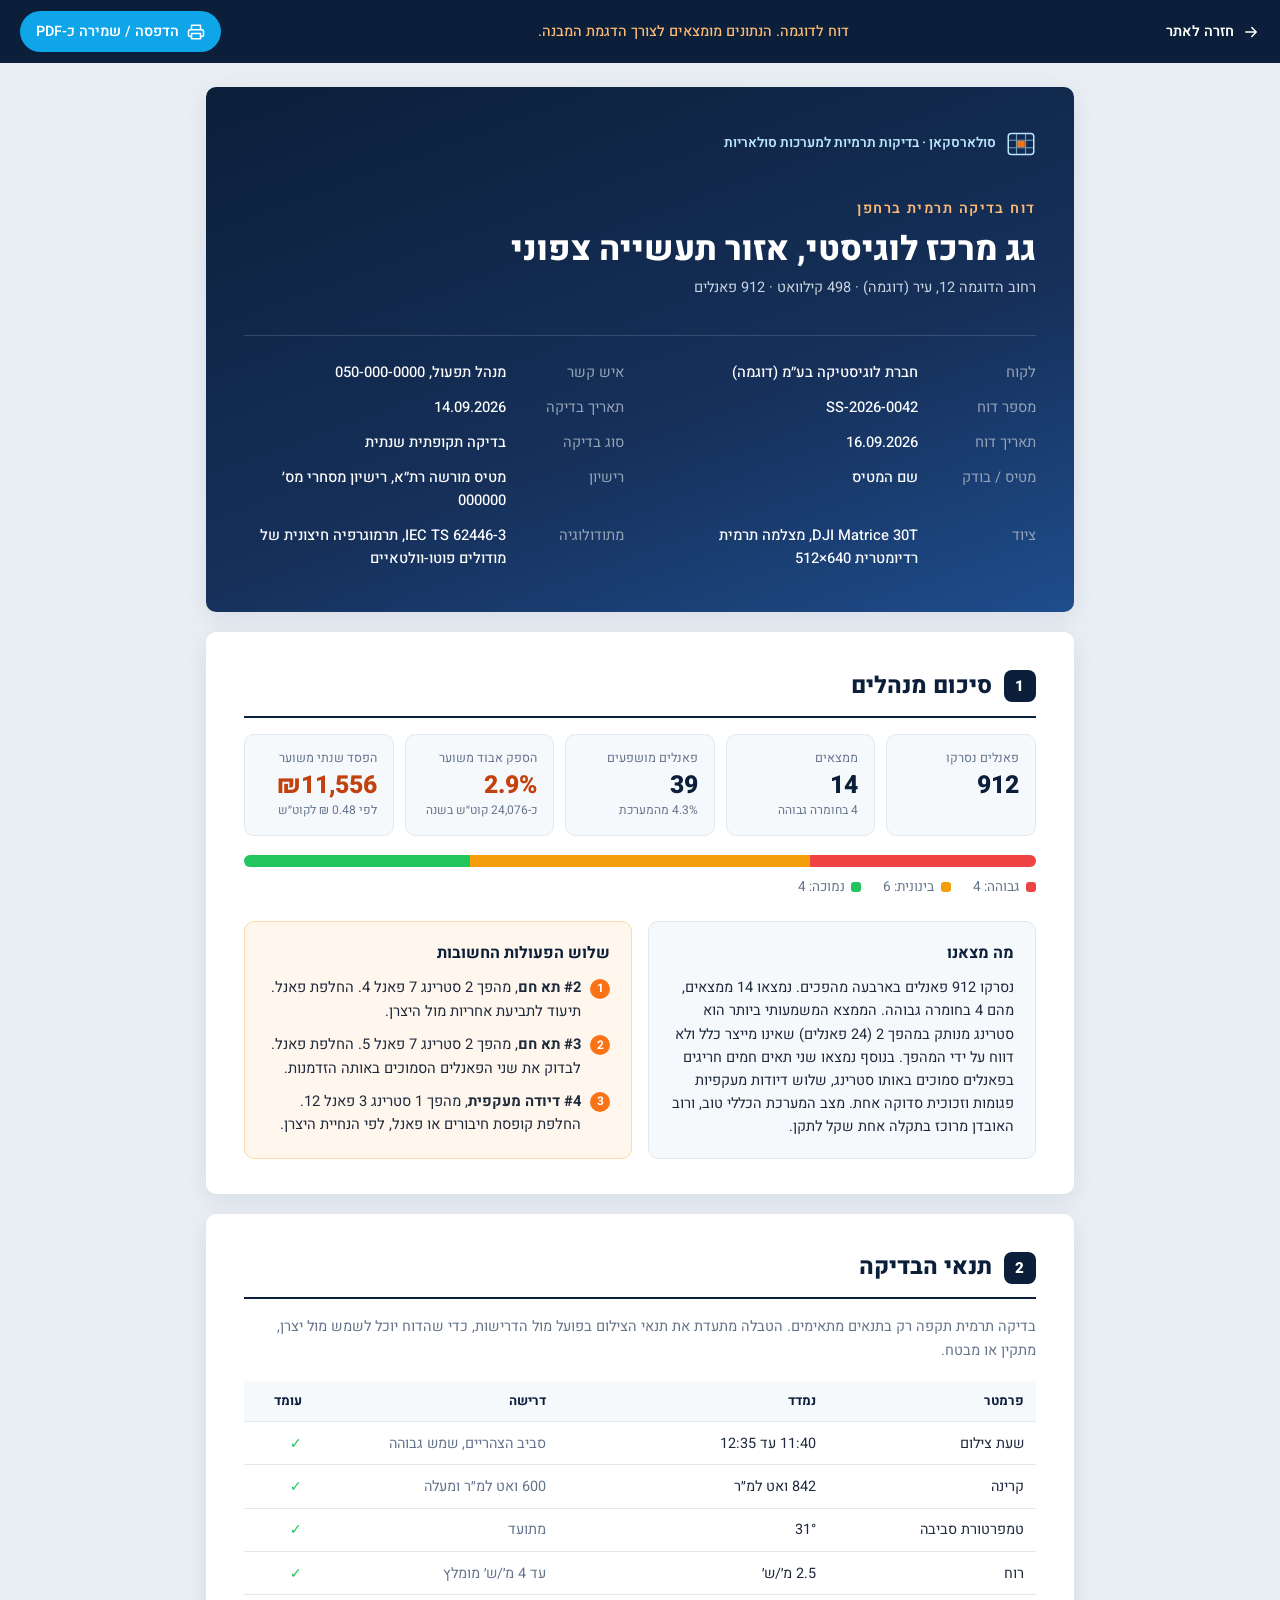
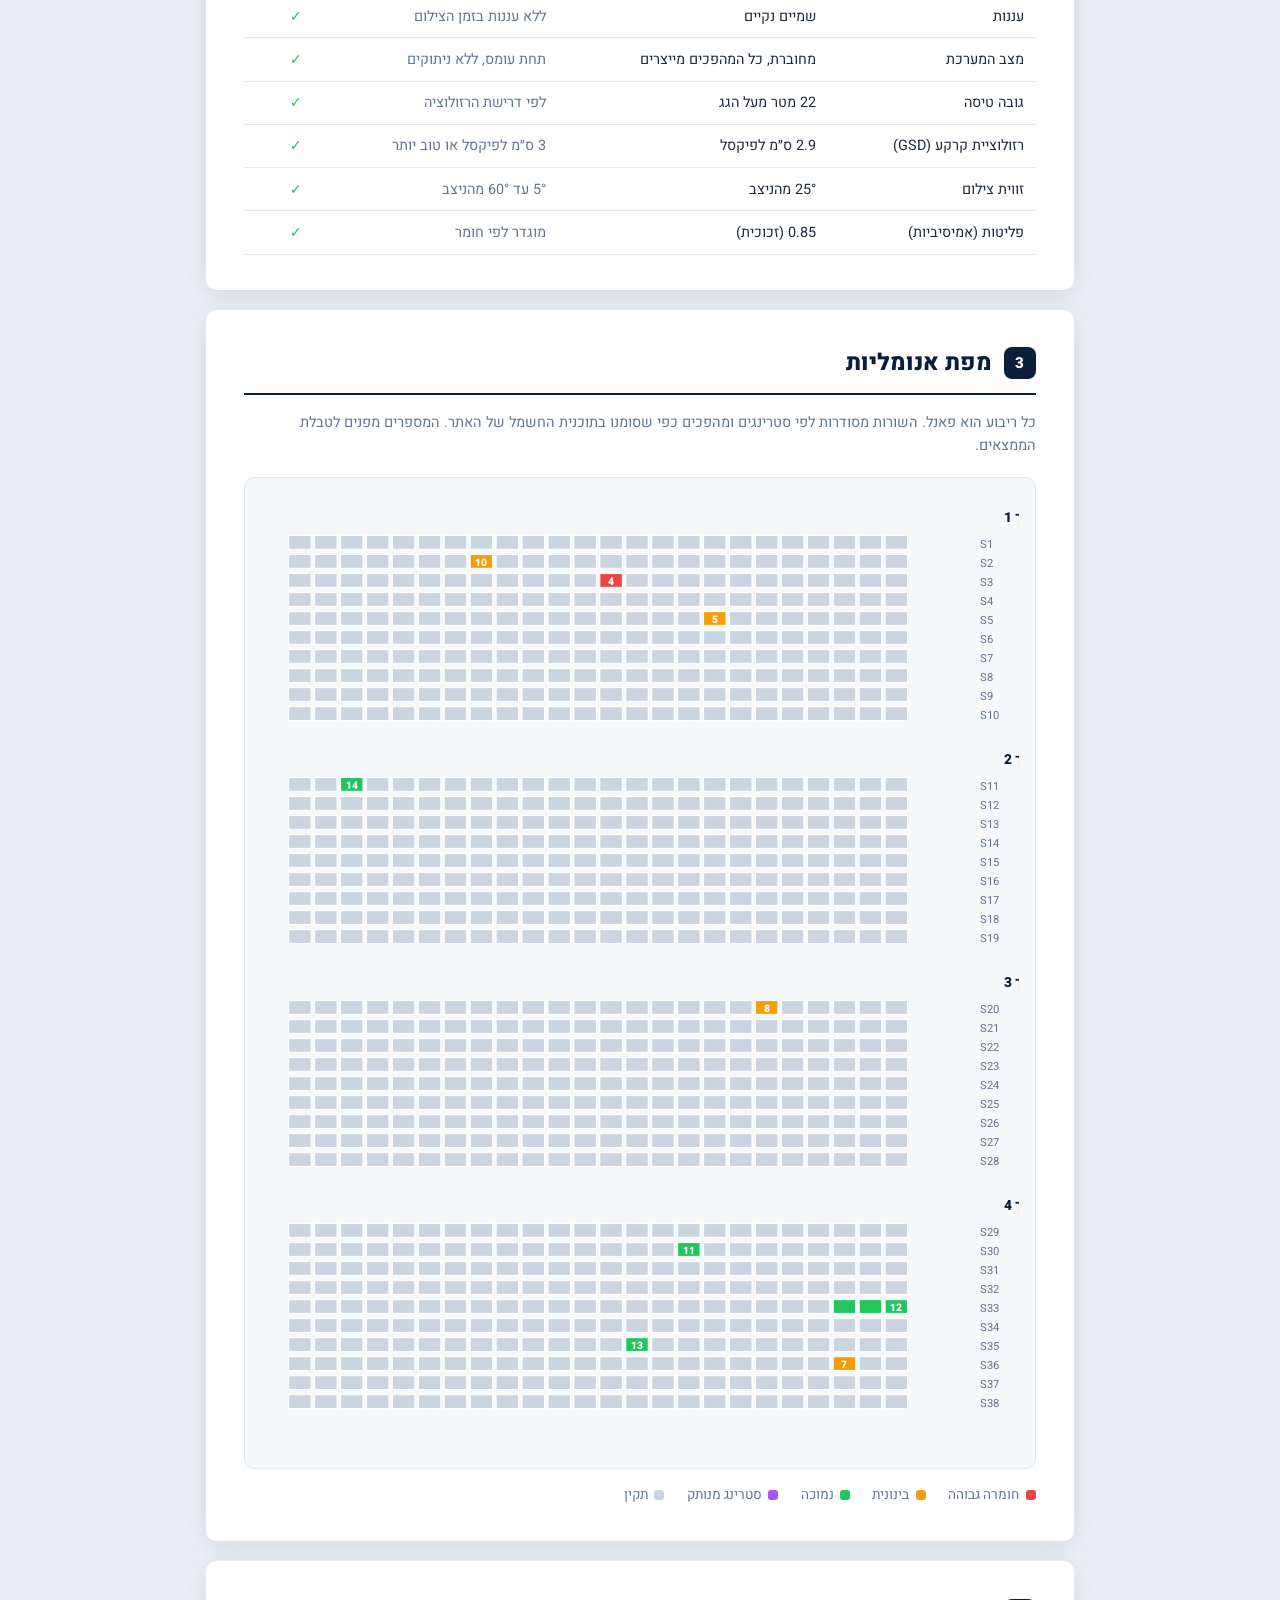
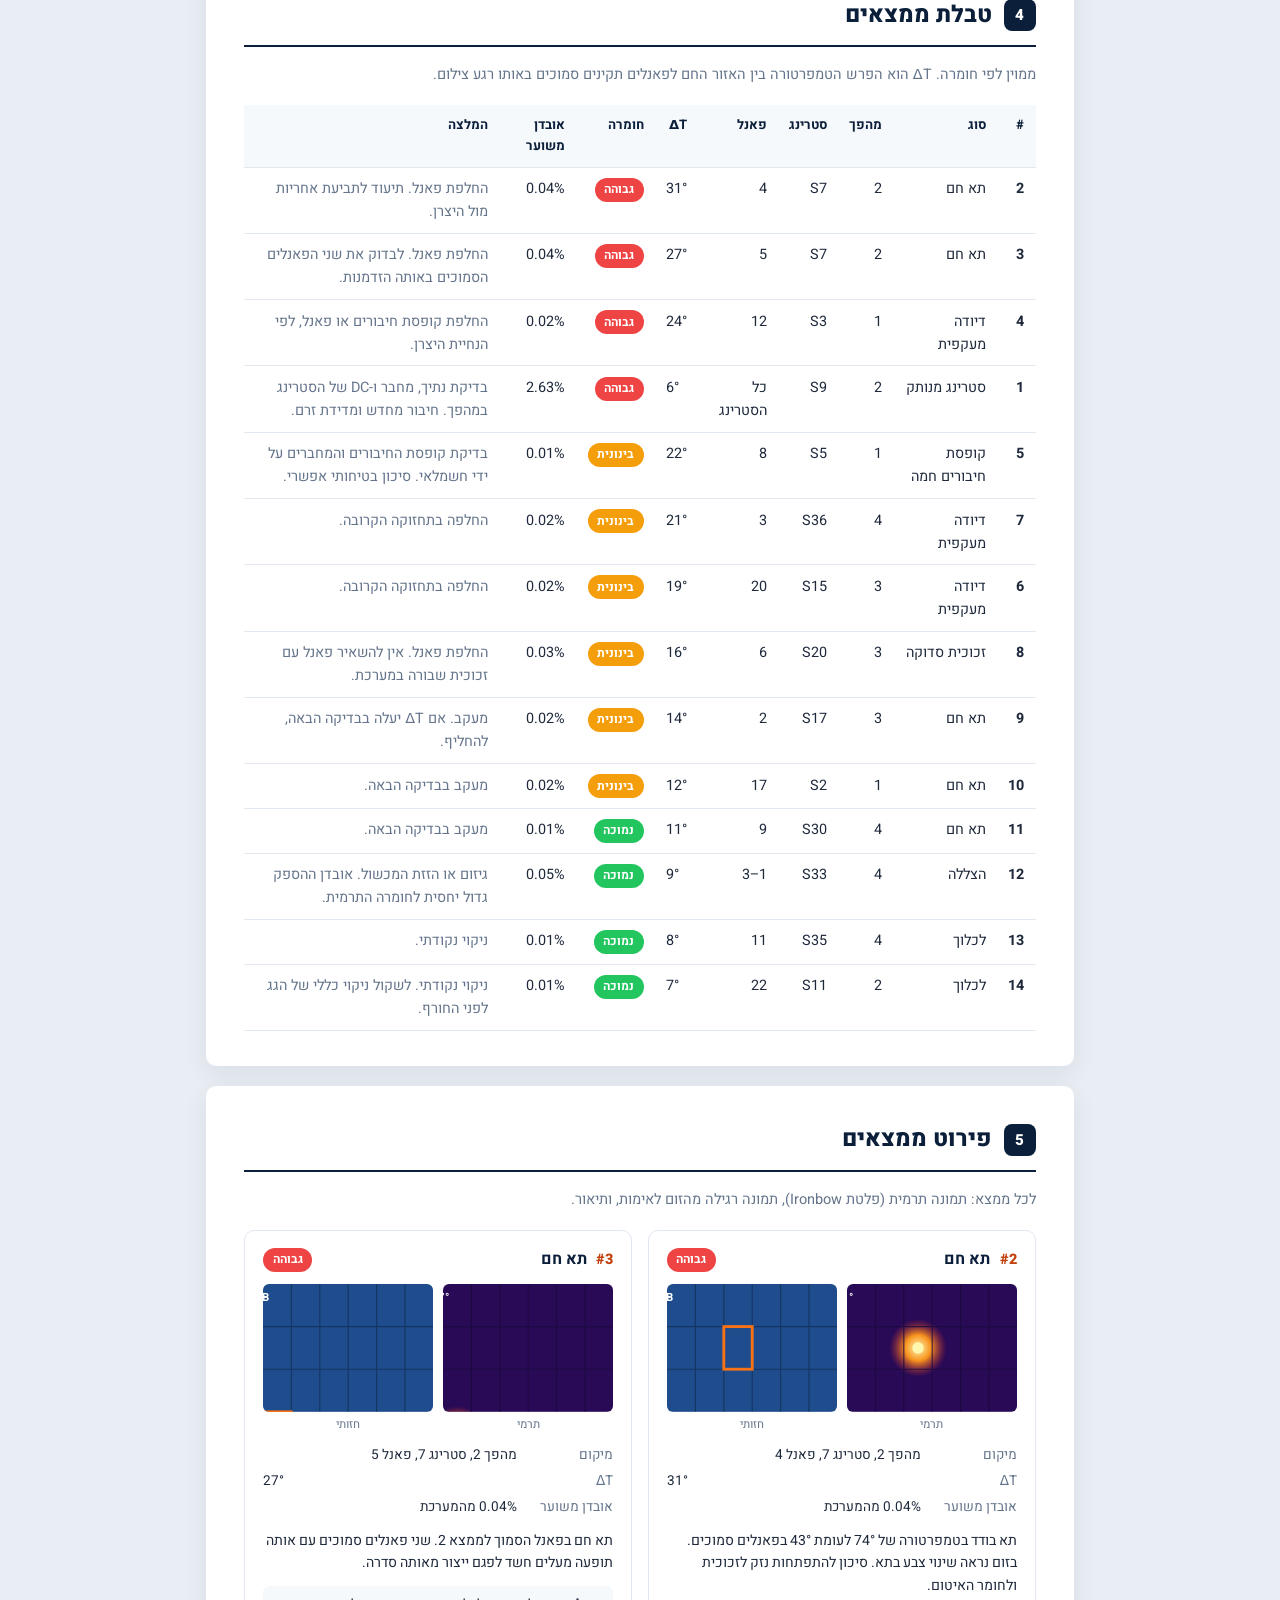
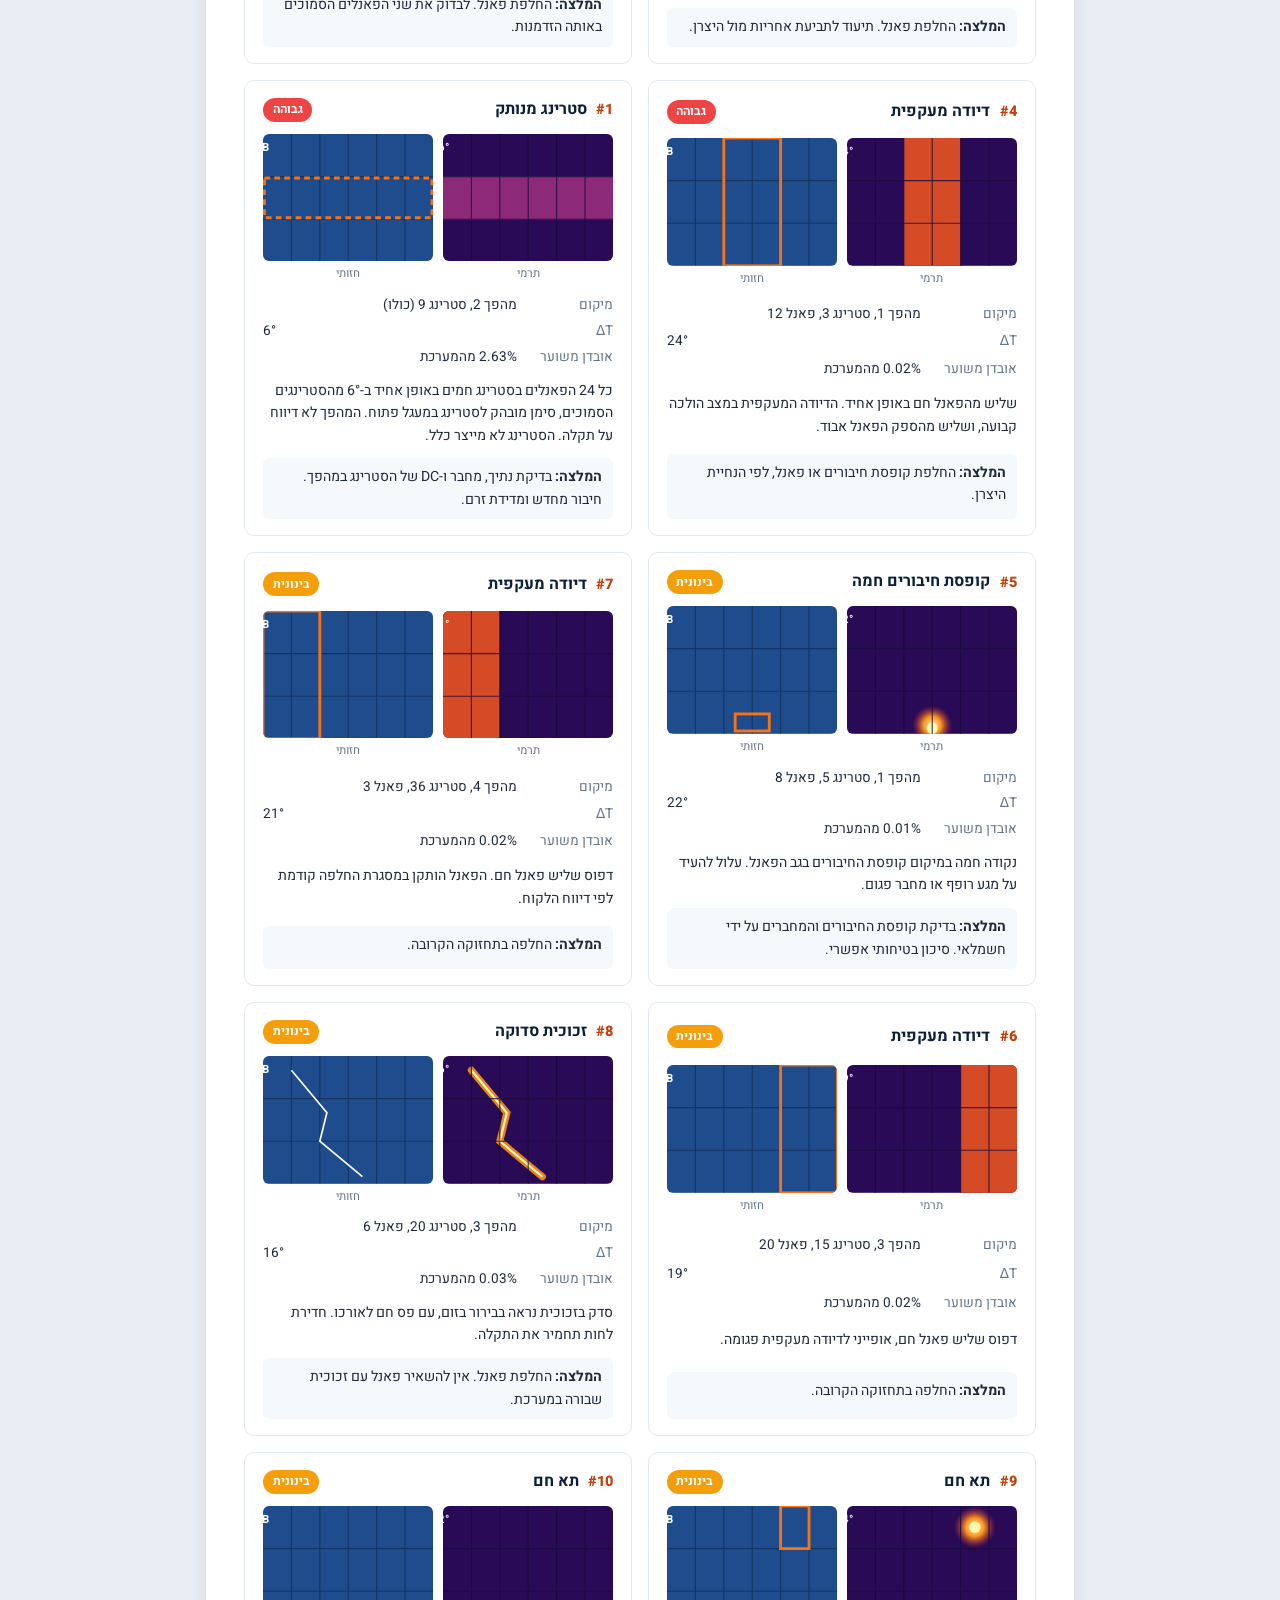
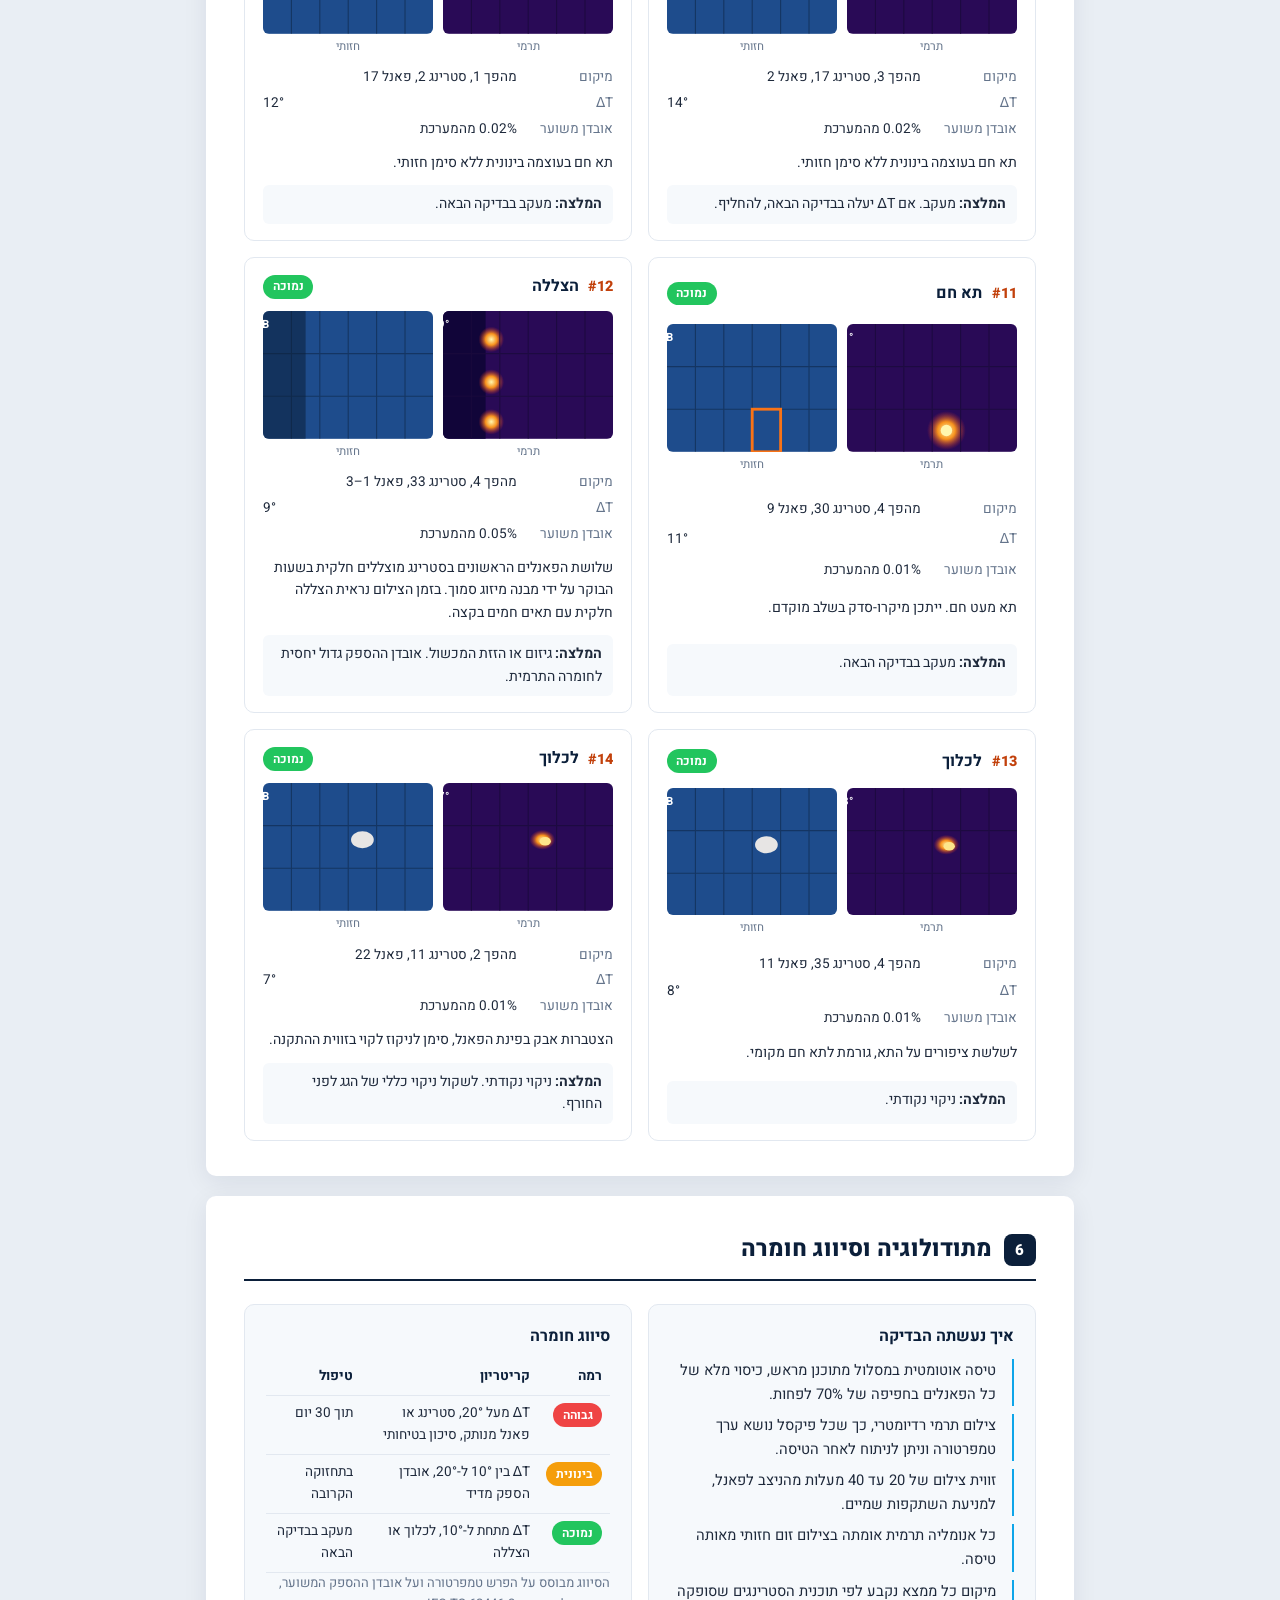
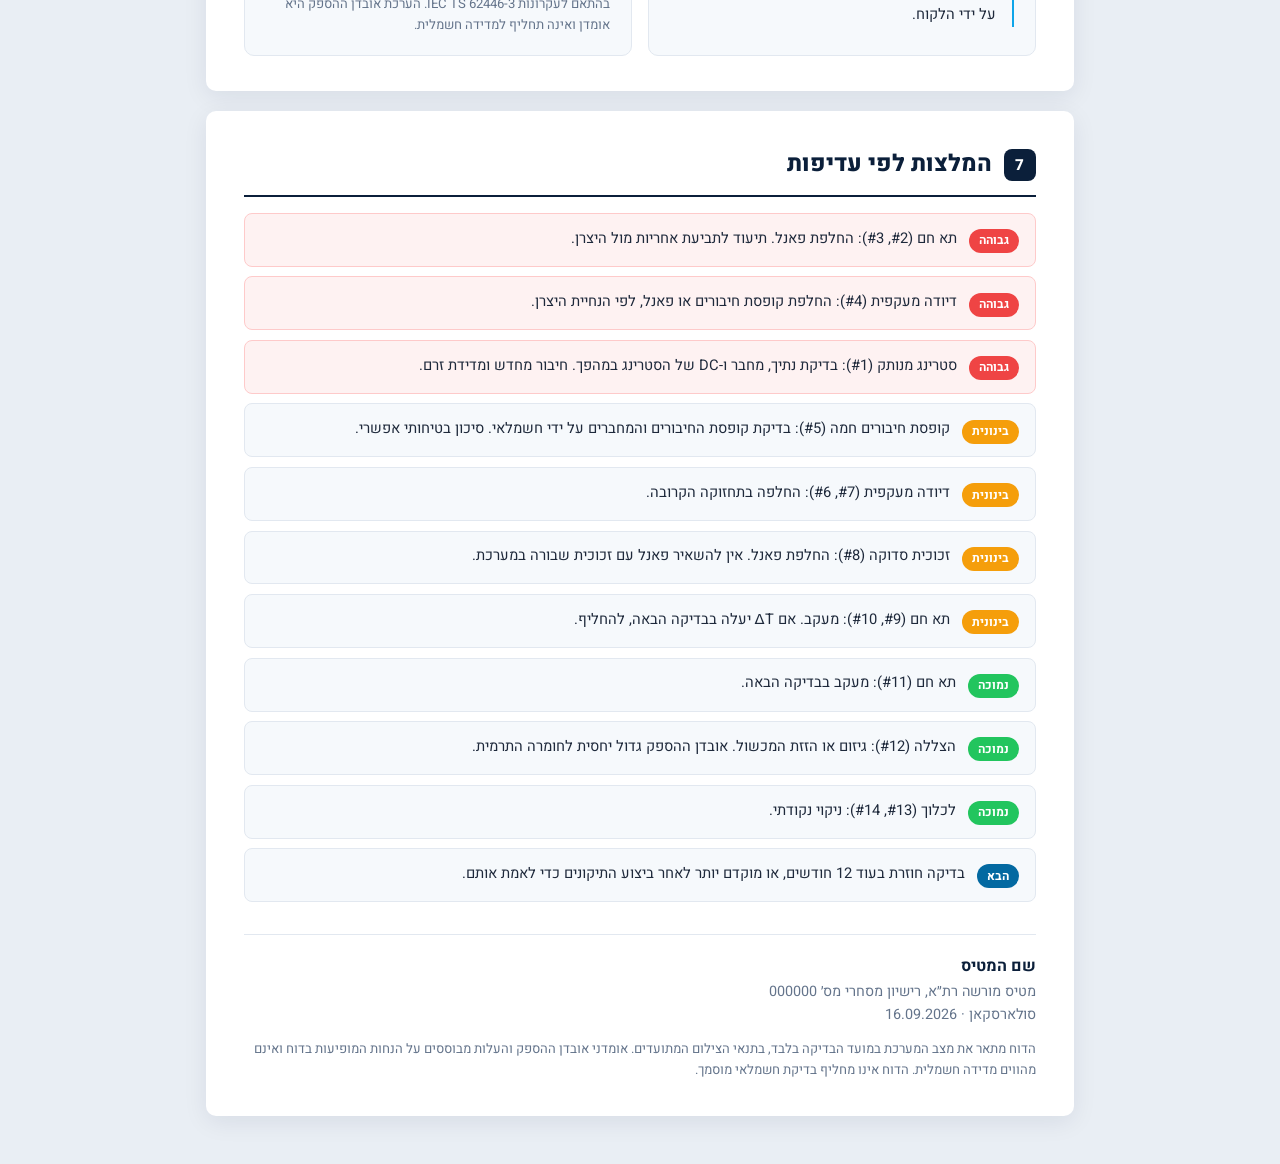
==== report.html @ 9de1fbae "Refocus site on solar thermal inspection, add sample report Rewrite the landing page around drone th" ====
<!DOCTYPE html>
<html lang="he" dir="rtl">
<head>
  <meta charset="UTF-8">
  <meta name="viewport" content="width=device-width, initial-scale=1.0">
  <title>דוח בדיקה תרמית לדוגמה | סולארסקאן</title>
  <meta name="description" content="דוח בדיקה תרמית לדוגמה של מערכת סולארית: סיכום מנהלים, מפת אנומליות, טבלת ממצאים לפי פאנל והמלצות.">
  <meta name="robots" content="noindex">
  <link rel="preconnect" href="https://fonts.googleapis.com">
  <link rel="preconnect" href="https://fonts.gstatic.com" crossorigin>
  <link href="https://fonts.googleapis.com/css2?family=Heebo:wght@300;400;500;600;700;800&display=swap" rel="stylesheet">
  <link rel="icon" href="data:image/svg+xml,%3Csvg xmlns='http://www.w3.org/2000/svg' viewBox='0 0 64 64'%3E%3Crect width='64' height='64' rx='14' fill='%230B1F3A'/%3E%3Crect x='12' y='14' width='40' height='36' rx='4' fill='%231E5A8E'/%3E%3Crect x='30' y='30' width='9' height='9' fill='%23F97316'/%3E%3C/svg%3E">
  <link rel="stylesheet" href="css/report.css">
</head>
<body>

  <div class="toolbar">
    <a href="index.html" class="toolbar__back">
      <svg viewBox="0 0 24 24" fill="none" stroke="currentColor" stroke-width="2" stroke-linecap="round" stroke-linejoin="round" aria-hidden="true"><path d="M5 12h14M13 6l6 6-6 6"/></svg>
      חזרה לאתר
    </a>
    <span class="toolbar__note">דוח לדוגמה. הנתונים מומצאים לצורך הדגמת המבנה.</span>
    <button type="button" class="toolbar__print" onclick="window.print()">
      <svg viewBox="0 0 24 24" fill="none" stroke="currentColor" stroke-width="2" stroke-linecap="round" stroke-linejoin="round" aria-hidden="true"><path d="M6 9V3h12v6M6 18H4a2 2 0 0 1-2-2v-5a2 2 0 0 1 2-2h16a2 2 0 0 1 2 2v5a2 2 0 0 1-2 2h-2"/><rect x="6" y="14" width="12" height="7"/></svg>
      הדפסה / שמירה כ-PDF
    </button>
  </div>

  <main class="doc" id="doc">

    <!-- ===== Cover ===== -->
    <header class="cover page">
      <div class="cover__brand">
        <span class="cover__mark" aria-hidden="true">
          <svg viewBox="0 0 40 40" fill="none"><rect x="3" y="6" width="34" height="28" rx="4" stroke="currentColor" stroke-width="2"/><path d="M3 15h34M3 25h34M14 6v28M26 6v28" stroke="currentColor" stroke-width="1.5" opacity=".6"/><rect x="15" y="16" width="10" height="8" fill="#F97316"/></svg>
        </span>
        <span>סולארסקאן · בדיקות תרמיות למערכות סולאריות</span>
      </div>
      <p class="cover__kicker">דוח בדיקה תרמית ברחפן</p>
      <h1 class="cover__title" data-field="site.name"></h1>
      <p class="cover__sub"><span data-field="site.address"></span> · <span data-field="site.kwp"></span> קילוואט · <span data-field="site.modules"></span> פאנלים</p>

      <dl class="meta">
        <div><dt>לקוח</dt><dd data-field="client.name"></dd></div>
        <div><dt>איש קשר</dt><dd data-field="client.contact"></dd></div>
        <div><dt>מספר דוח</dt><dd data-field="report.id"></dd></div>
        <div><dt>תאריך בדיקה</dt><dd data-field="report.inspectionDate"></dd></div>
        <div><dt>תאריך דוח</dt><dd data-field="report.reportDate"></dd></div>
        <div><dt>סוג בדיקה</dt><dd data-field="report.type"></dd></div>
        <div><dt>מטיס / בודק</dt><dd data-field="report.inspector"></dd></div>
        <div><dt>רישיון</dt><dd data-field="report.license"></dd></div>
        <div><dt>ציוד</dt><dd data-field="report.equipment"></dd></div>
        <div><dt>מתודולוגיה</dt><dd data-field="report.standard"></dd></div>
      </dl>
    </header>

    <!-- ===== Executive summary ===== -->
    <section class="page">
      <h2 class="h2"><span class="num">1</span>סיכום מנהלים</h2>

      <div class="kpis" id="kpis"></div>

      <div class="severity-bar" id="severityBar"></div>

      <div class="summary-grid">
        <div class="box">
          <h3>מה מצאנו</h3>
          <p data-field="summary.text"></p>
        </div>
        <div class="box box--accent">
          <h3>שלוש הפעולות החשובות</h3>
          <ol class="top-actions" id="topActions"></ol>
        </div>
      </div>
    </section>

    <!-- ===== Conditions ===== -->
    <section class="page">
      <h2 class="h2"><span class="num">2</span>תנאי הבדיקה</h2>
      <p class="lead">בדיקה תרמית תקפה רק בתנאים מתאימים. הטבלה מתעדת את תנאי הצילום בפועל מול הדרישות, כדי שהדוח יוכל לשמש מול יצרן, מתקין או מבטח.</p>
      <table class="table table--conditions" id="conditionsTable">
        <thead><tr><th>פרמטר</th><th>נמדד</th><th>דרישה</th><th>עומד</th></tr></thead>
        <tbody></tbody>
      </table>
    </section>

    <!-- ===== Map ===== -->
    <section class="page">
      <h2 class="h2"><span class="num">3</span>מפת אנומליות</h2>
      <p class="lead">כל ריבוע הוא פאנל. השורות מסודרות לפי סטרינגים ומהפכים כפי שסומנו בתוכנית החשמל של האתר. המספרים מפנים לטבלת הממצאים.</p>
      <div class="map-wrap">
        <svg id="map" class="map" xmlns="http://www.w3.org/2000/svg"></svg>
      </div>
      <div class="legend">
        <span><i class="dot dot--high"></i>חומרה גבוהה</span>
        <span><i class="dot dot--mid"></i>בינונית</span>
        <span><i class="dot dot--low"></i>נמוכה</span>
        <span><i class="dot dot--string"></i>סטרינג מנותק</span>
        <span><i class="dot dot--ok"></i>תקין</span>
      </div>
    </section>

    <!-- ===== Findings table ===== -->
    <section class="page">
      <h2 class="h2"><span class="num">4</span>טבלת ממצאים</h2>
      <p class="lead">ממוין לפי חומרה. ΔT הוא הפרש הטמפרטורה בין האזור החם לפאנלים תקינים סמוכים באותו רגע צילום.</p>
      <div class="table-scroll">
        <table class="table table--findings" id="findingsTable">
          <thead>
            <tr><th>#</th><th>סוג</th><th>מהפך</th><th>סטרינג</th><th>פאנל</th><th>ΔT</th><th>חומרה</th><th>אובדן משוער</th><th>המלצה</th></tr>
          </thead>
          <tbody></tbody>
        </table>
      </div>
    </section>

    <!-- ===== Detailed findings ===== -->
    <section class="page">
      <h2 class="h2"><span class="num">5</span>פירוט ממצאים</h2>
      <p class="lead">לכל ממצא: תמונה תרמית (פלטת Ironbow), תמונה רגילה מהזום לאימות, ותיאור.</p>
      <div class="findings" id="findings"></div>
    </section>

    <!-- ===== Method & classification ===== -->
    <section class="page">
      <h2 class="h2"><span class="num">6</span>מתודולוגיה וסיווג חומרה</h2>
      <div class="summary-grid">
        <div class="box">
          <h3>איך נעשתה הבדיקה</h3>
          <ul class="bullets">
            <li>טיסה אוטומטית במסלול מתוכנן מראש, כיסוי מלא של כל הפאנלים בחפיפה של 70% לפחות.</li>
            <li>צילום תרמי רדיומטרי, כך שכל פיקסל נושא ערך טמפרטורה וניתן לניתוח לאחר הטיסה.</li>
            <li>זווית צילום של 20 עד 40 מעלות מהניצב לפאנל, למניעת השתקפות שמיים.</li>
            <li>כל אנומליה תרמית אומתה בצילום זום חזותי מאותה טיסה.</li>
            <li>מיקום כל ממצא נקבע לפי תוכנית הסטרינגים שסופקה על ידי הלקוח.</li>
          </ul>
        </div>
        <div class="box">
          <h3>סיווג חומרה</h3>
          <table class="table table--compact">
            <thead><tr><th>רמה</th><th>קריטריון</th><th>טיפול</th></tr></thead>
            <tbody>
              <tr><td><span class="sev sev--high">גבוהה</span></td><td>ΔT מעל 20°, סטרינג או פאנל מנותק, סיכון בטיחותי</td><td>תוך 30 יום</td></tr>
              <tr><td><span class="sev sev--mid">בינונית</span></td><td>ΔT בין 10° ל-20°, אובדן הספק מדיד</td><td>בתחזוקה הקרובה</td></tr>
              <tr><td><span class="sev sev--low">נמוכה</span></td><td>ΔT מתחת ל-10°, לכלוך או הצללה</td><td>מעקב בבדיקה הבאה</td></tr>
            </tbody>
          </table>
          <p class="small">הסיווג מבוסס על הפרש טמפרטורה ועל אובדן ההספק המשוער, בהתאם לעקרונות IEC TS 62446-3. הערכת אובדן ההספק היא אומדן ואינה תחליף למדידה חשמלית.</p>
        </div>
      </div>
    </section>

    <!-- ===== Recommendations ===== -->
    <section class="page">
      <h2 class="h2"><span class="num">7</span>המלצות לפי עדיפות</h2>
      <ol class="recs" id="recs"></ol>

      <div class="signoff">
        <div>
          <strong data-field="report.inspector"></strong>
          <span data-field="report.license"></span>
          <span>סולארסקאן · <span data-field="report.reportDate"></span></span>
        </div>
        <p class="small">
          הדוח מתאר את מצב המערכת במועד הבדיקה בלבד, בתנאי הצילום המתועדים. אומדני אובדן ההספק והעלות מבוססים על הנחות המופיעות בדוח ואינם מהווים מדידה חשמלית. הדוח אינו מחליף בדיקת חשמלאי מוסמך.
        </p>
      </div>
    </section>
  </main>

  <script src="js/report.js"></script>
</body>
</html>
---- css/report.css ----
/* =========================================================
   דוח בדיקה תרמית — Stylesheet (screen + print)
   ========================================================= */
:root {
  --navy: #0B1F3A; --ink: #1E293B; --muted: #64748B; --line: #E2E8F0; --soft: #F6F9FC;
  --sky: #0EA5E9; --sky-deep: #0369A1; --heat: #F97316; --heat-deep: #C2410C;
  --high: #EF4444; --mid: #F59E0B; --low: #22C55E; --string: #A855F7;
}
* { box-sizing: border-box; }
html { -webkit-text-size-adjust: 100%; }
body { margin: 0; font-family: 'Heebo', system-ui, -apple-system, 'Segoe UI', Arial, sans-serif; font-size: 14.5px; line-height: 1.6; color: var(--ink); background: #E9EEF4; }
h1, h2, h3, p, dl, dd { margin: 0; }
ul, ol { margin: 0; padding: 0; list-style: none; }
a { color: inherit; text-decoration: none; }
svg { display: block; max-width: 100%; }

/* ---------- Toolbar ---------- */
.toolbar {
  position: sticky; top: 0; z-index: 10; display: flex; align-items: center; justify-content: space-between; gap: 1rem;
  padding: .7rem 1.25rem; background: var(--navy); color: #CBD5E1; font-size: .9rem;
}
.toolbar__back, .toolbar__print { display: inline-flex; align-items: center; gap: .5rem; font: inherit; font-weight: 600; color: #fff; cursor: pointer; }
.toolbar__back svg, .toolbar__print svg { width: 18px; height: 18px; }
.toolbar__print { background: var(--sky); border: 0; padding: .55rem 1rem; border-radius: 999px; }
.toolbar__print:hover { background: var(--sky-deep); }
.toolbar__note { color: #FDBA74; font-weight: 500; }

/* ---------- Pages ---------- */
.doc { max-width: 900px; margin: 0 auto; padding: 1.5rem 1rem 3rem; display: grid; grid-template-columns: minmax(0, 1fr); gap: 1.25rem; }
.page { min-width: 0; background: #fff; border-radius: 10px; padding: 2.2rem 2.4rem; box-shadow: 0 6px 24px rgba(11, 31, 58, .08); }

.h2 { display: flex; align-items: center; gap: .75rem; font-size: 1.45rem; color: var(--navy); font-weight: 800; margin-bottom: 1rem; padding-bottom: .7rem; border-bottom: 2px solid var(--navy); }
.num { width: 32px; height: 32px; border-radius: 8px; display: grid; place-items: center; background: var(--navy); color: #fff; font-size: .95rem; }
.lead { color: var(--muted); margin-bottom: 1.2rem; }
.small { font-size: .82rem; color: var(--muted); }
.muted { color: var(--muted); }

/* ---------- Cover ---------- */
.cover { background: linear-gradient(160deg, #0B1F3A 0%, #16305A 60%, #1E4D8C 100%); color: #fff; padding: 2.6rem 2.4rem; }
.cover__brand { display: flex; align-items: center; gap: .6rem; font-size: .85rem; color: #BAE6FD; font-weight: 600; margin-bottom: 2.4rem; }
.cover__mark { width: 30px; height: 30px; color: #BAE6FD; }
.cover__kicker { font-size: .9rem; letter-spacing: .1em; color: #FDBA74; font-weight: 600; margin-bottom: .6rem; }
.cover__title { font-size: 2.1rem; font-weight: 800; color: #fff; line-height: 1.2; margin-bottom: .4rem; }
.cover__sub { color: #CBD5E1; margin-bottom: 2.2rem; }
.meta { display: grid; grid-template-columns: repeat(2, 1fr); gap: .7rem 2rem; padding-top: 1.6rem; border-top: 1px solid rgba(255, 255, 255, .15); }
.meta div { display: grid; grid-template-columns: 110px 1fr; gap: .5rem; font-size: .92rem; }
.meta dt { color: #94A3B8; }
.meta dd { color: #fff; font-weight: 500; }

/* ---------- KPIs ---------- */
.kpis { display: grid; grid-template-columns: repeat(5, 1fr); gap: .7rem; margin-bottom: 1.2rem; }
.kpi { background: var(--soft); border: 1px solid var(--line); border-radius: 10px; padding: .9rem 1rem; display: flex; flex-direction: column; gap: .15rem; }
.kpi__label { font-size: .78rem; color: var(--muted); }
.kpi__val { font-size: 1.55rem; font-weight: 800; color: var(--navy); line-height: 1.1; direction: ltr; text-align: right; }
.kpi__sub { font-size: .75rem; color: var(--muted); }
.kpi:nth-child(4) .kpi__val, .kpi:nth-child(5) .kpi__val { color: var(--heat-deep); }

.sbar { display: flex; height: 12px; border-radius: 999px; overflow: hidden; background: var(--line); }
.sbar__seg { display: block; height: 100%; }
.sbar__seg--high { background: var(--high); }
.sbar__seg--mid { background: var(--mid); }
.sbar__seg--low { background: var(--low); }
.sbar__legend, .legend { display: flex; flex-wrap: wrap; gap: .5rem 1.4rem; margin-top: .6rem; font-size: .85rem; color: var(--muted); }
.legend { margin-top: 1rem; }
.dot { display: inline-block; width: 10px; height: 10px; border-radius: 3px; margin-inline-end: .4rem; vertical-align: middle; }
.dot--high { background: var(--high); } .dot--mid { background: var(--mid); } .dot--low { background: var(--low); }
.dot--string { background: var(--string); } .dot--ok { background: #CBD5E1; }

.summary-grid { display: grid; grid-template-columns: 1fr 1fr; gap: 1rem; margin-top: 1.4rem; }
.box { background: var(--soft); border: 1px solid var(--line); border-radius: 10px; padding: 1.2rem 1.3rem; }
.box--accent { background: #FFF7ED; border-color: #FED7AA; }
.box h3 { font-size: 1rem; color: var(--navy); margin-bottom: .6rem; }
.top-actions { display: grid; gap: .6rem; counter-reset: a; font-size: .92rem; }
.top-actions li { position: relative; padding-inline-start: 1.8rem; counter-increment: a; }
.top-actions li::before { content: counter(a); position: absolute; inset-inline-start: 0; top: .15rem; width: 20px; height: 20px; border-radius: 50%; background: var(--heat); color: #fff; font-size: .75rem; font-weight: 700; display: grid; place-items: center; }
.bullets { display: grid; gap: .5rem; font-size: .92rem; }
.bullets li { padding-inline-start: 1rem; border-inline-start: 2px solid var(--sky); }

/* ---------- Tables ---------- */
.table { width: 100%; border-collapse: collapse; font-size: .9rem; }
.table th, .table td { padding: .6rem .7rem; text-align: start; border-bottom: 1px solid var(--line); vertical-align: top; }
.table th { background: var(--soft); color: var(--navy); font-weight: 700; font-size: .82rem; }
.table--compact th, .table--compact td { padding: .45rem .5rem; font-size: .85rem; }
.table-scroll { overflow-x: auto; }
.table--findings { min-width: 720px; }
.ok { color: var(--low); font-weight: 800; } .bad { color: var(--high); font-weight: 800; }

.sev { display: inline-block; font-size: .75rem; font-weight: 700; padding: .15rem .6rem; border-radius: 999px; color: #fff; white-space: nowrap; }
.sev--high { background: var(--high); } .sev--mid { background: var(--mid); } .sev--low { background: var(--low); } .sev--ok { background: var(--sky-deep); }

/* ---------- Map ---------- */
.map-wrap { background: var(--soft); border: 1px solid var(--line); border-radius: 10px; padding: 1rem; overflow-x: auto; }
.map { width: 100%; height: auto; min-width: 480px; font-family: inherit; }
.map__mod { fill: #CBD5E1; stroke: #fff; stroke-width: .6; }
.map__mod--high { fill: var(--high); } .map__mod--mid { fill: var(--mid); } .map__mod--low { fill: var(--low); } .map__mod--string { fill: var(--string); }
.map__stringbox { fill: none; stroke: var(--string); stroke-width: 1; stroke-dasharray: 3 2; }
.map__inv { font-size: 8px; font-weight: 800; fill: var(--navy); text-anchor: end; }
.map__str { font-size: 6.5px; fill: var(--muted); text-anchor: end; }
.map__id { font-size: 6px; font-weight: 800; fill: #fff; text-anchor: middle; }
.map__id--string { text-anchor: start; }

/* ---------- Findings ---------- */
.findings { display: grid; grid-template-columns: 1fr 1fr; gap: 1rem; }
.finding { border: 1px solid var(--line); border-radius: 10px; padding: 1rem 1.1rem; display: grid; gap: .7rem; break-inside: avoid; }
.finding__head { display: flex; align-items: center; gap: .6rem; }
.finding__head h3 { font-size: 1rem; color: var(--navy); flex: 1; }
.finding__id { font-weight: 800; color: var(--heat-deep); }
.finding__thumbs { display: grid; grid-template-columns: 1fr 1fr; gap: .6rem; }
.thumb { margin: 0; }
.thumb svg { width: 100%; height: auto; border-radius: 6px; }
.thumb figcaption { font-size: .72rem; color: var(--muted); text-align: center; margin-top: .25rem; }
.thumb__tag { font-size: 8px; fill: #fff; font-weight: 700; font-family: inherit; }
.finding__meta { display: grid; gap: .25rem; font-size: .85rem; }
.finding__meta div { display: grid; grid-template-columns: 90px 1fr; gap: .4rem; }
.finding__meta dt { color: var(--muted); }
.finding__note { font-size: .88rem; }
.finding__rec { font-size: .88rem; background: var(--soft); border-radius: 6px; padding: .5rem .7rem; }

/* ---------- Recommendations ---------- */
.recs { display: grid; gap: .6rem; }
.rec { display: flex; align-items: flex-start; gap: .8rem; padding: .8rem 1rem; border-radius: 8px; background: var(--soft); border: 1px solid var(--line); font-size: .92rem; }
.rec .sev { margin-top: .15rem; }
.rec--high { border-color: #FECACA; background: #FEF2F2; }
.signoff { margin-top: 2rem; padding-top: 1.2rem; border-top: 1px solid var(--line); display: grid; gap: .8rem; }
.signoff > div { display: flex; flex-direction: column; font-size: .9rem; color: var(--muted); }
.signoff strong { color: var(--navy); font-size: 1rem; }

/* ---------- Responsive ---------- */
@media (max-width: 760px) {
  .page { padding: 1.4rem 1.1rem; }
  .cover { padding: 1.8rem 1.2rem; }
  .cover__title { font-size: 1.5rem; }
  .meta { grid-template-columns: 1fr; }
  .kpis { grid-template-columns: repeat(2, 1fr); }
  .summary-grid, .findings { grid-template-columns: 1fr; }
  .toolbar { flex-wrap: wrap; font-size: .82rem; }
  .toolbar__note { order: 3; width: 100%; }
}

/* ---------- Print ---------- */
@media print {
  @page { size: A4; margin: 12mm; }
  body { background: #fff; font-size: 11.5px; }
  .toolbar { display: none; }
  .doc { max-width: none; padding: 0; gap: 0; }
  .page { box-shadow: none; border-radius: 0; padding: 0 0 8mm; break-after: page; }
  .page:last-child { break-after: auto; }
  .cover { -webkit-print-color-adjust: exact; print-color-adjust: exact; padding: 14mm; border-radius: 6px; }
  * { -webkit-print-color-adjust: exact; print-color-adjust: exact; }
  .kpis { grid-template-columns: repeat(5, 1fr); }
  .findings { grid-template-columns: 1fr 1fr; }
  .table--findings { min-width: 0; }
  .map { min-width: 0; }
}
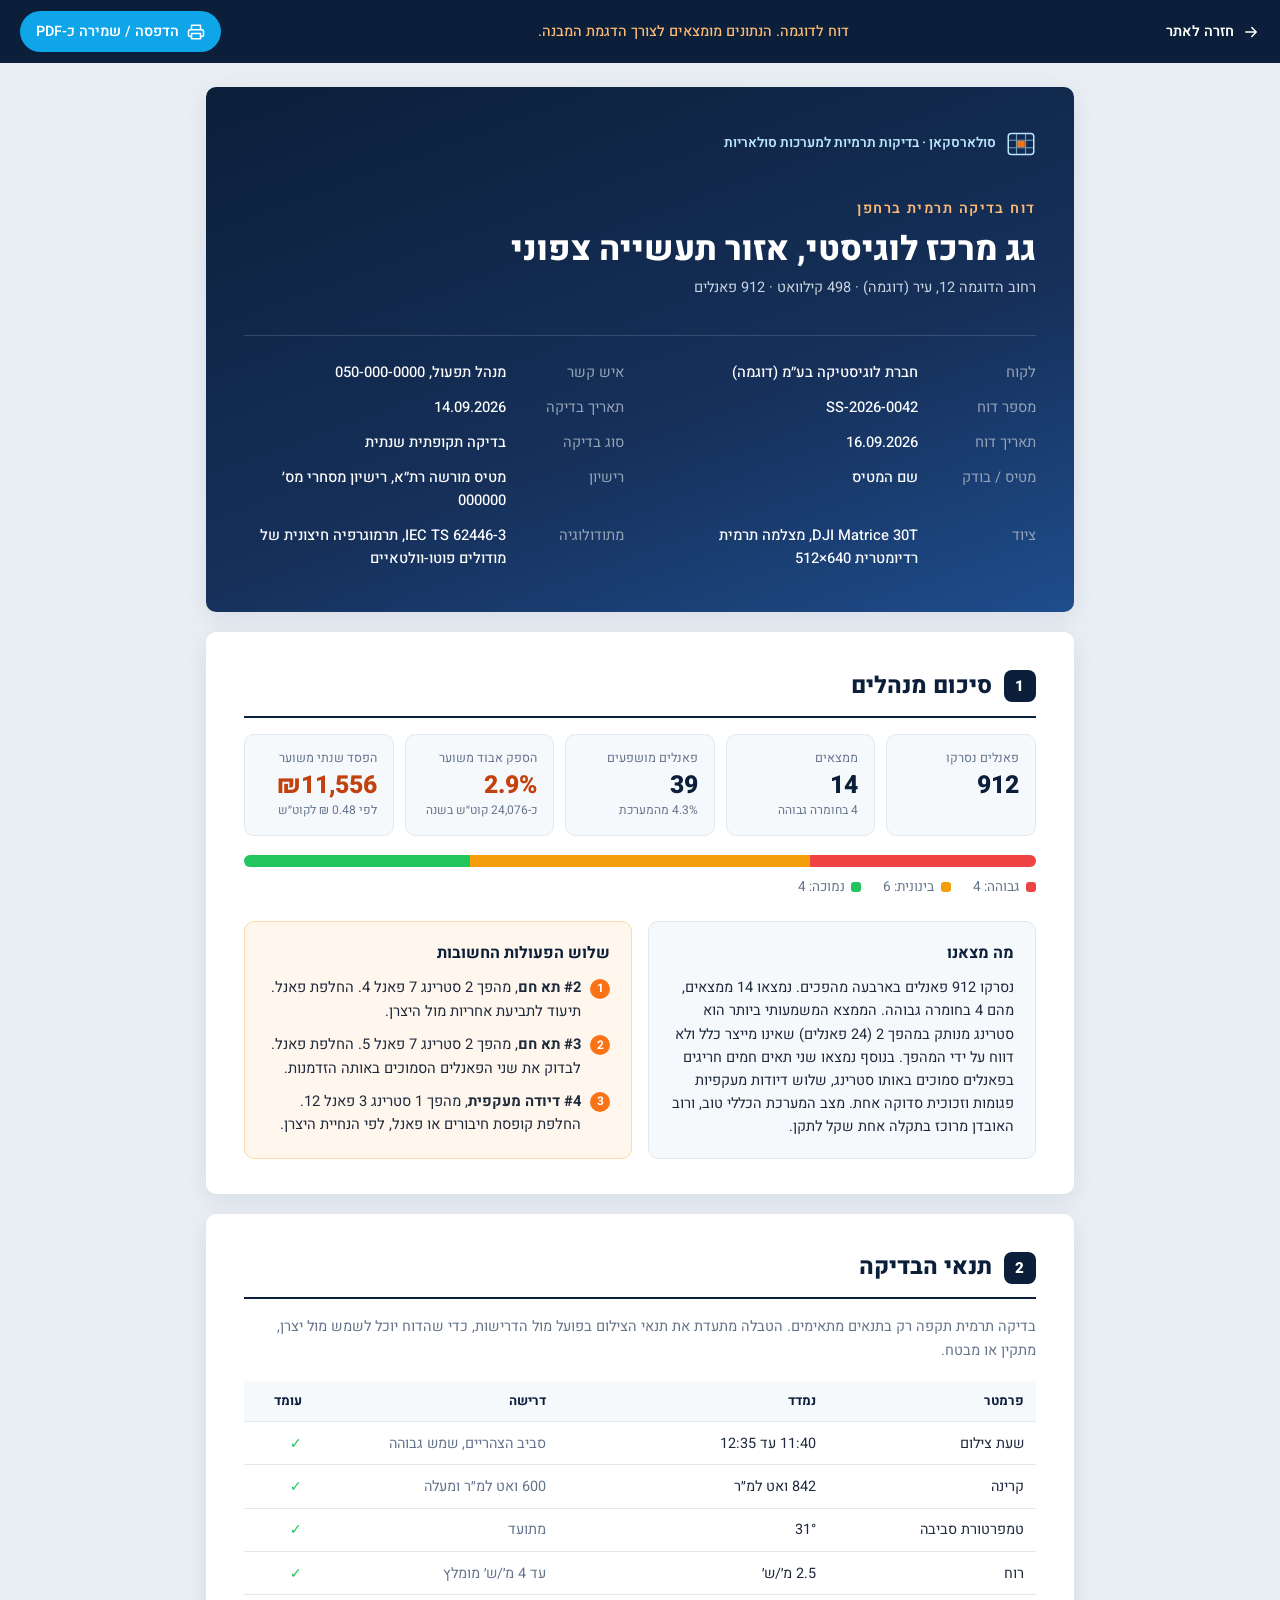
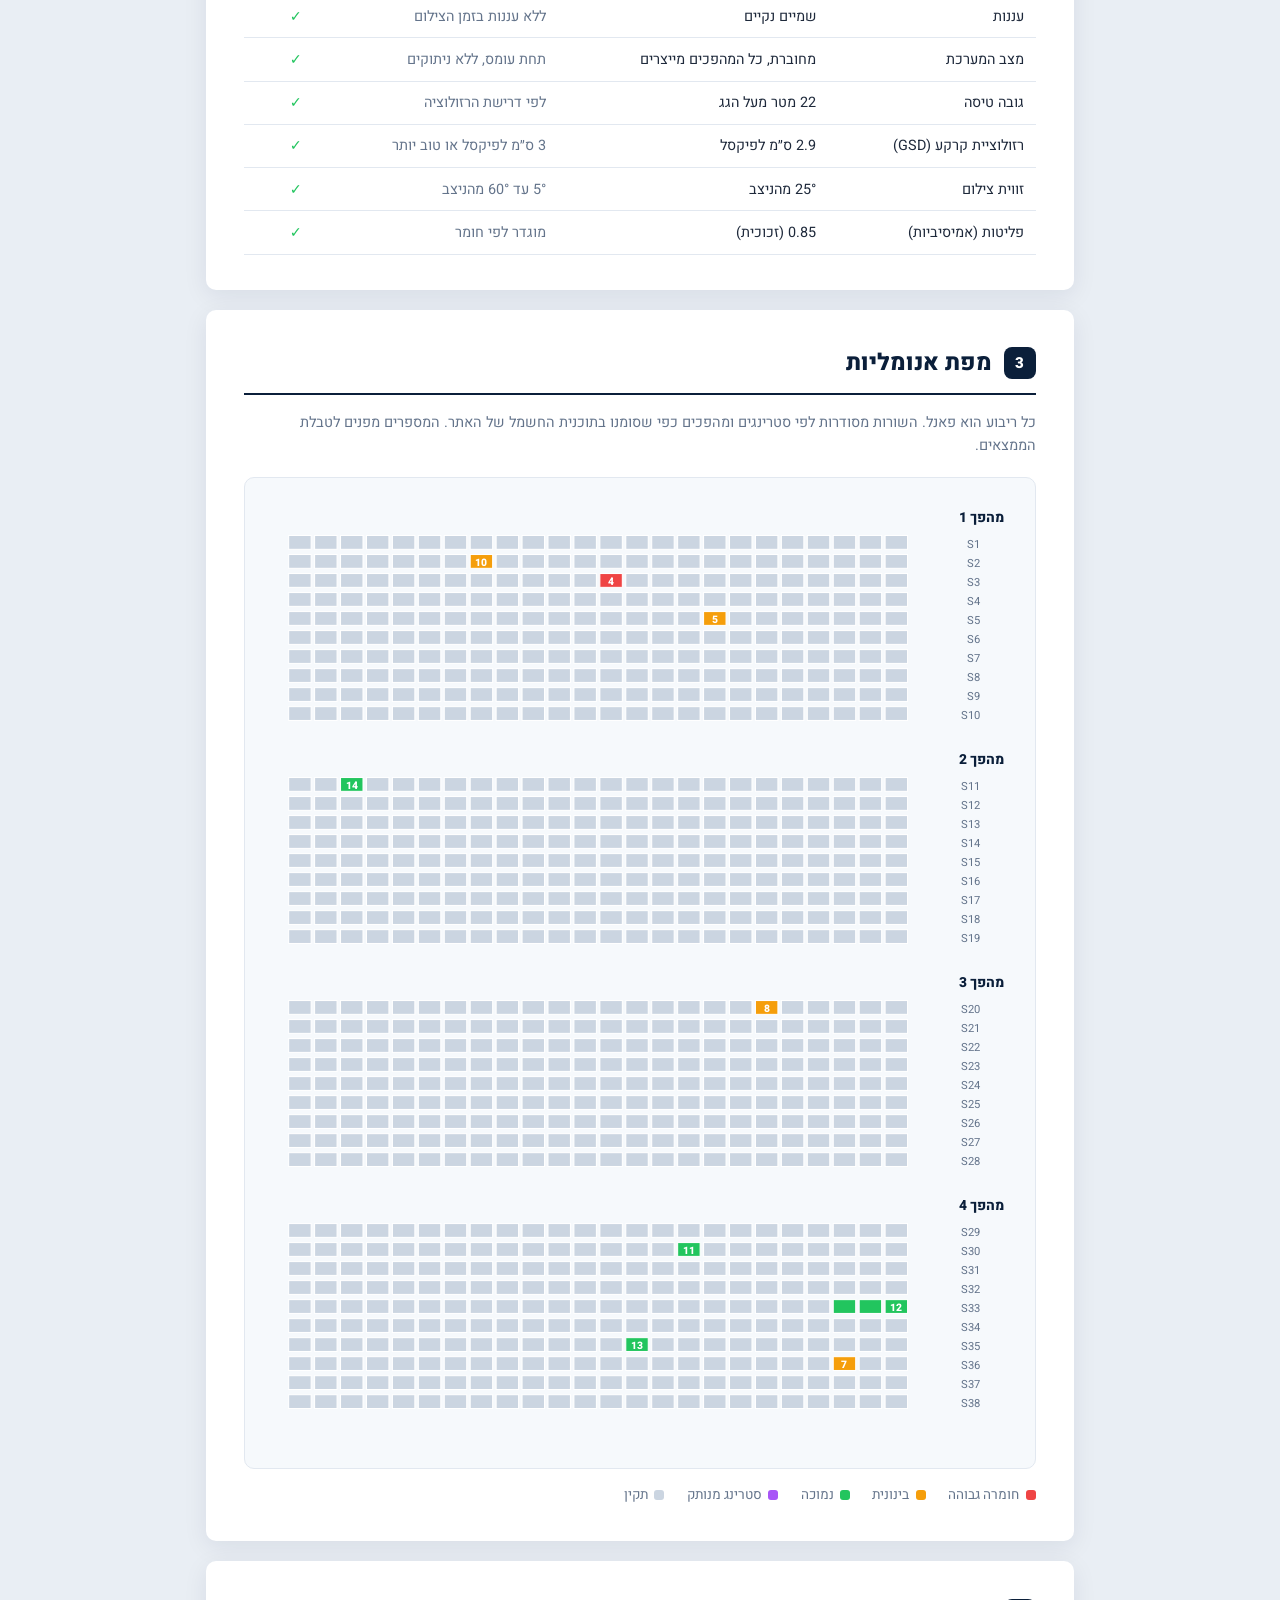
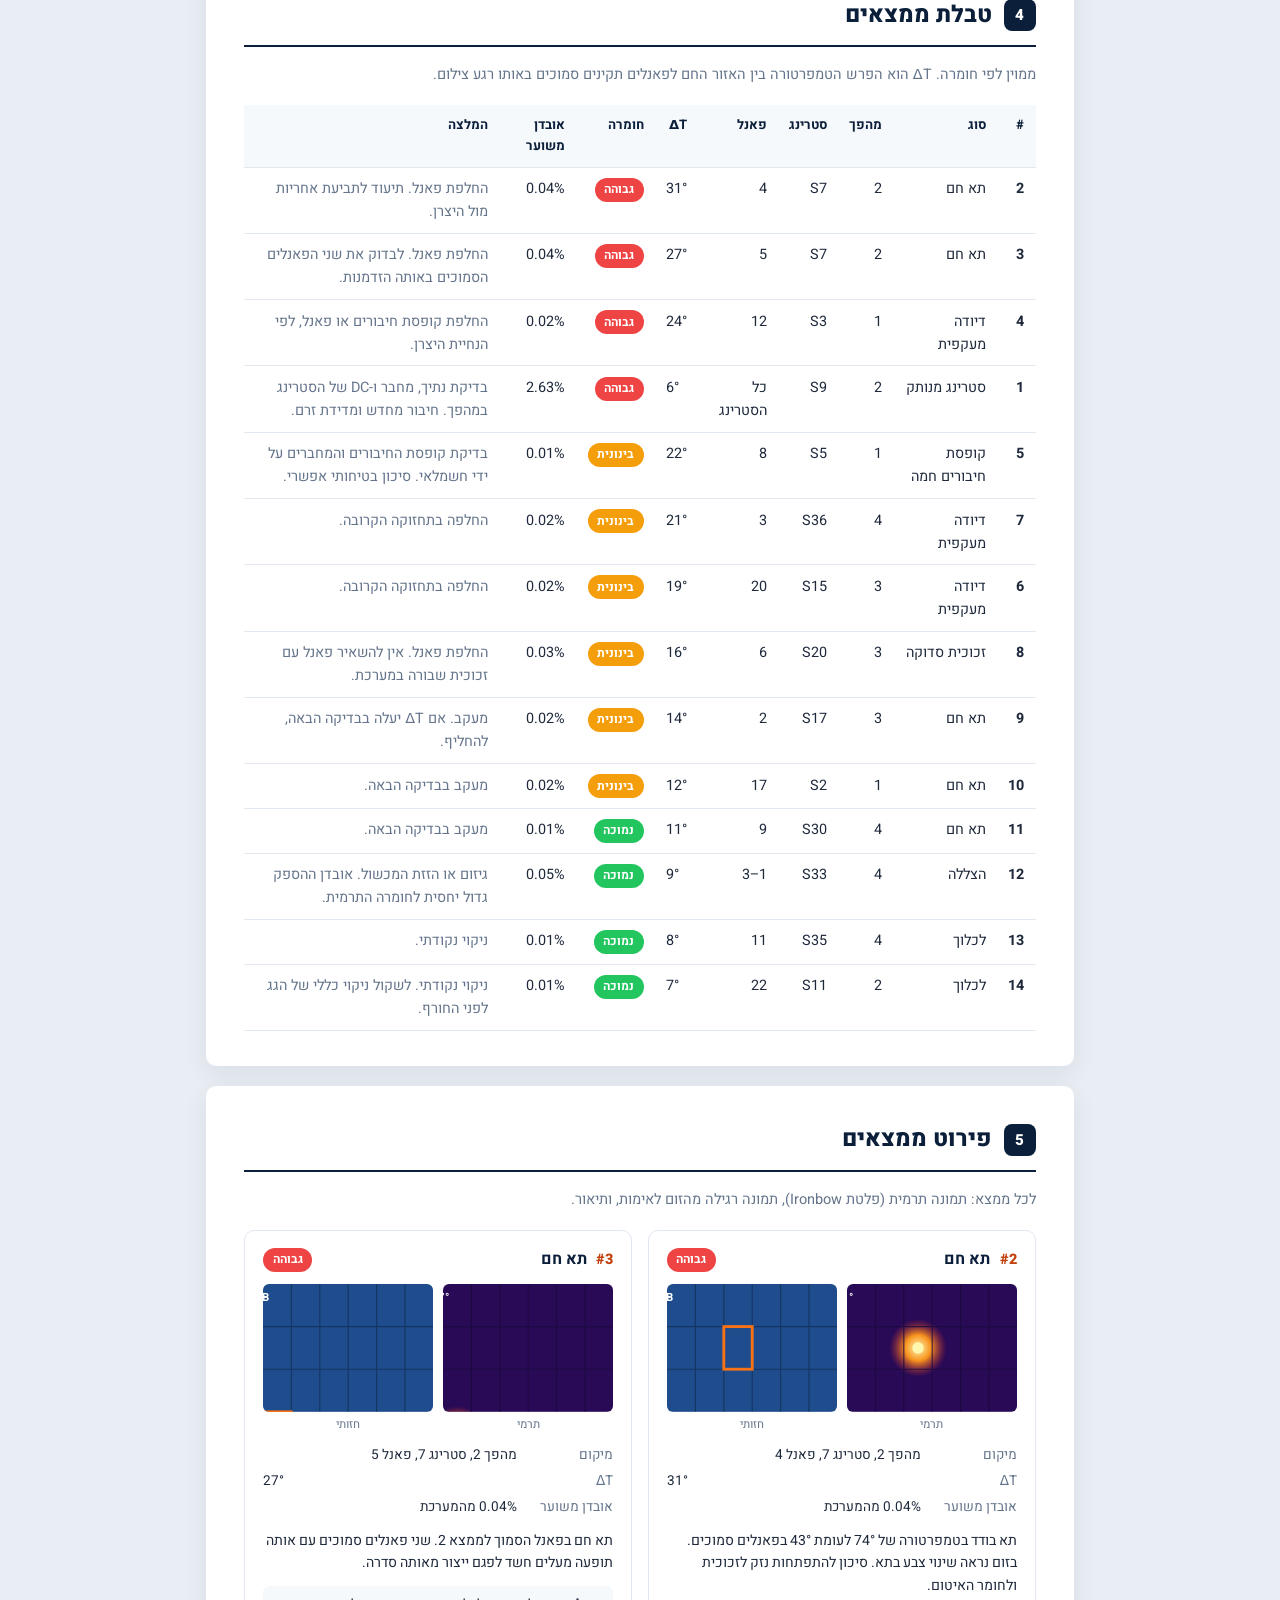
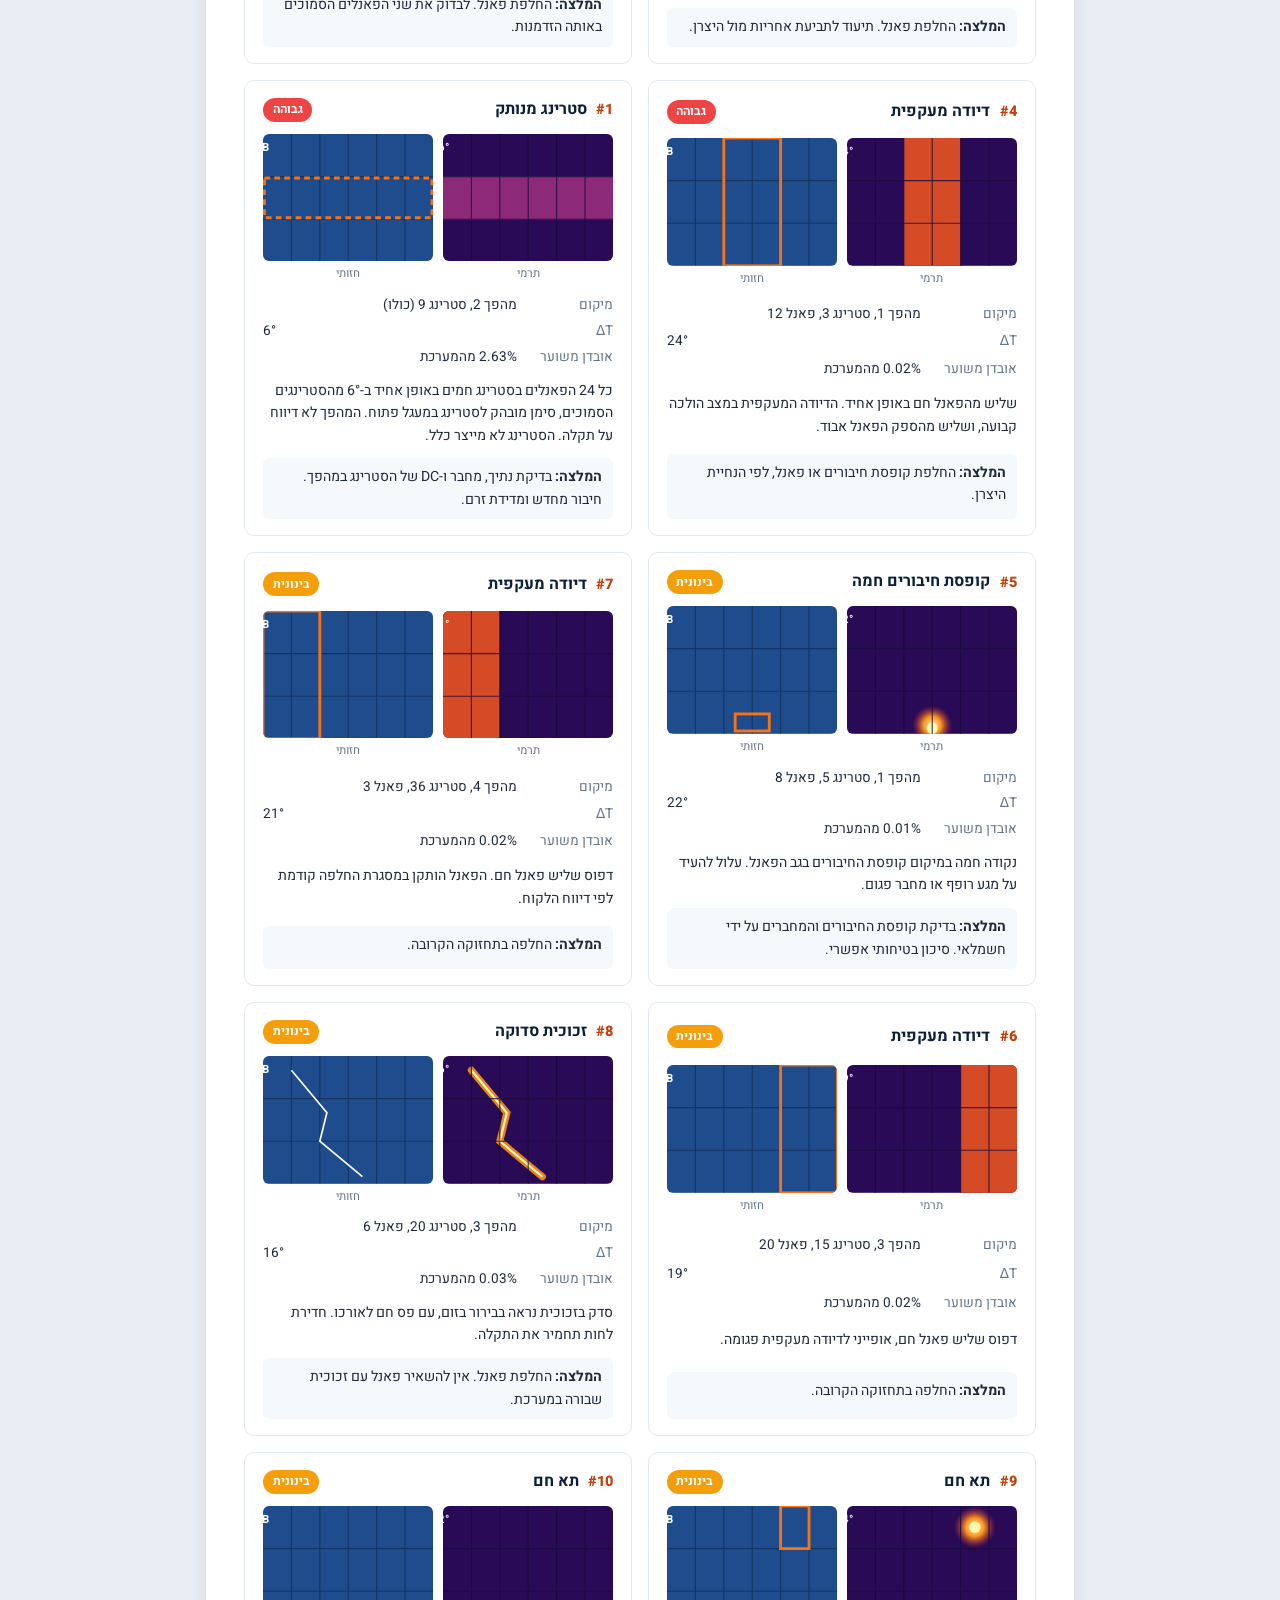
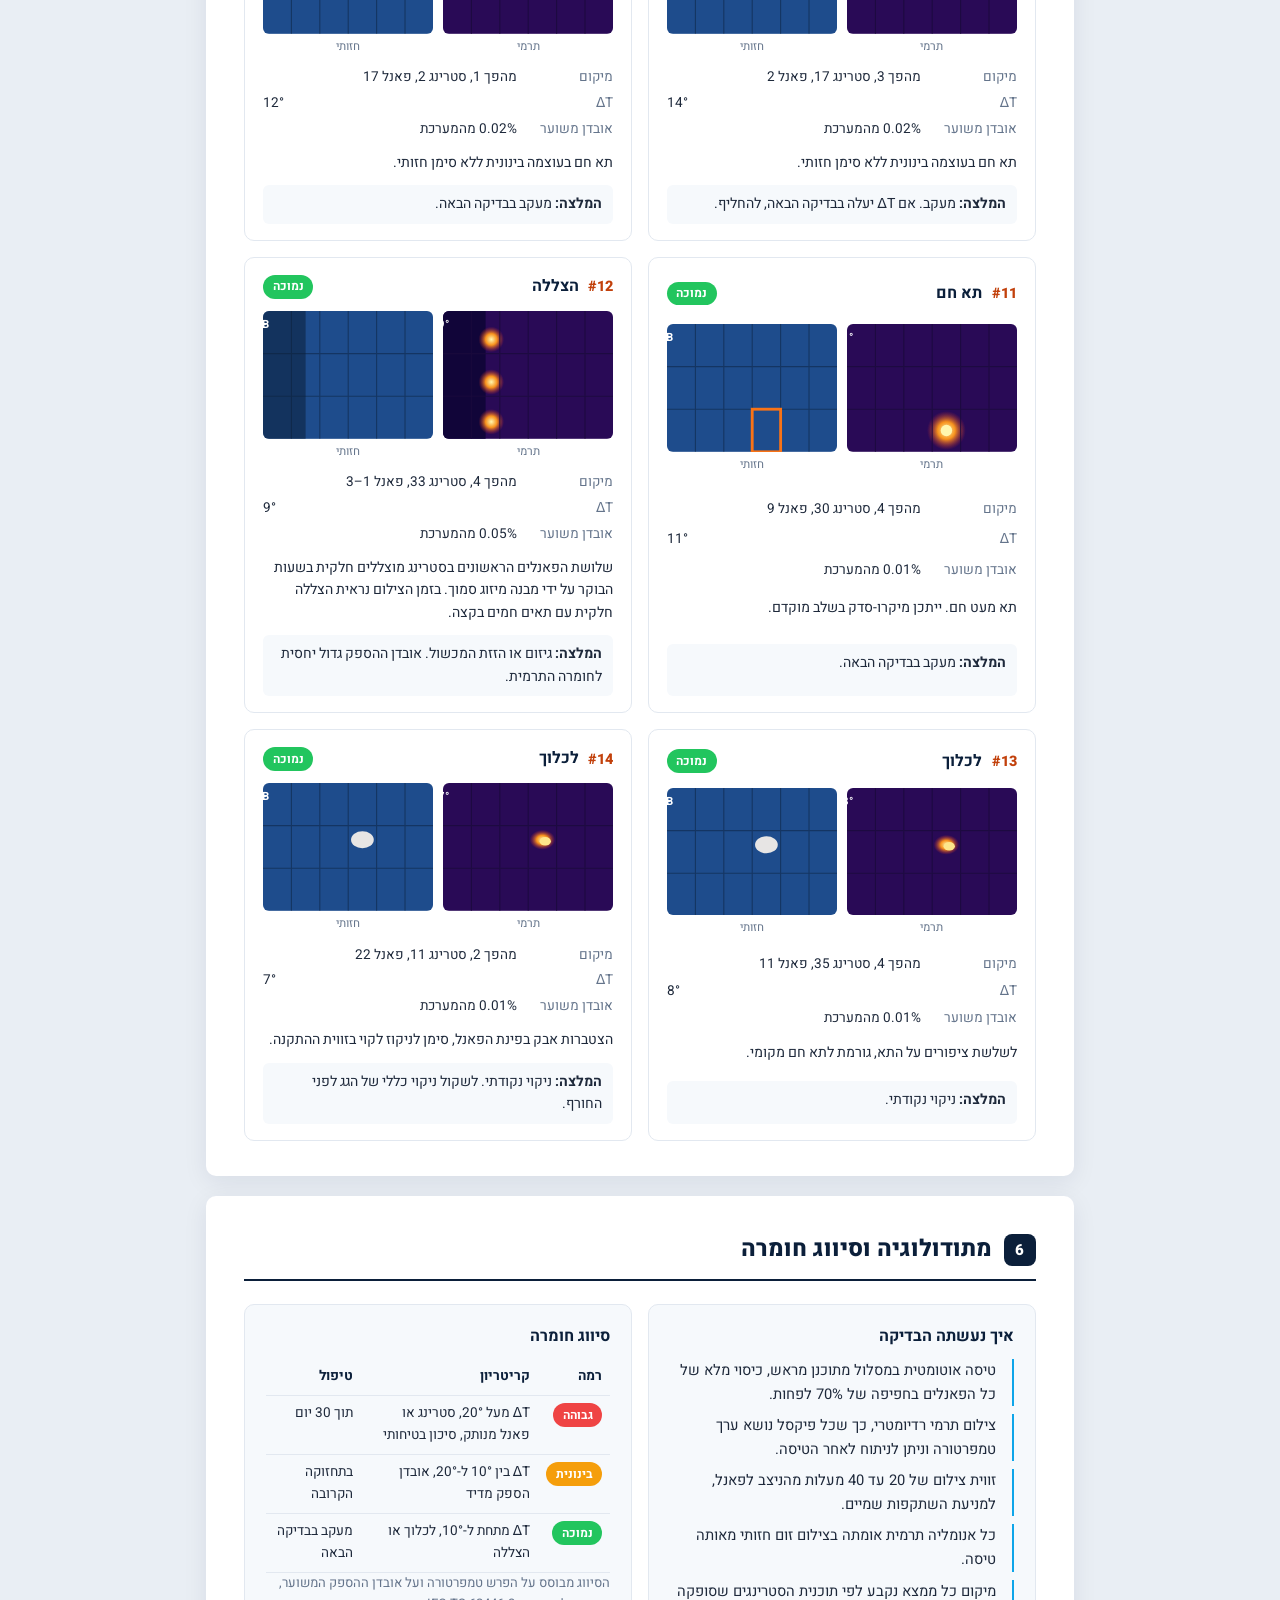
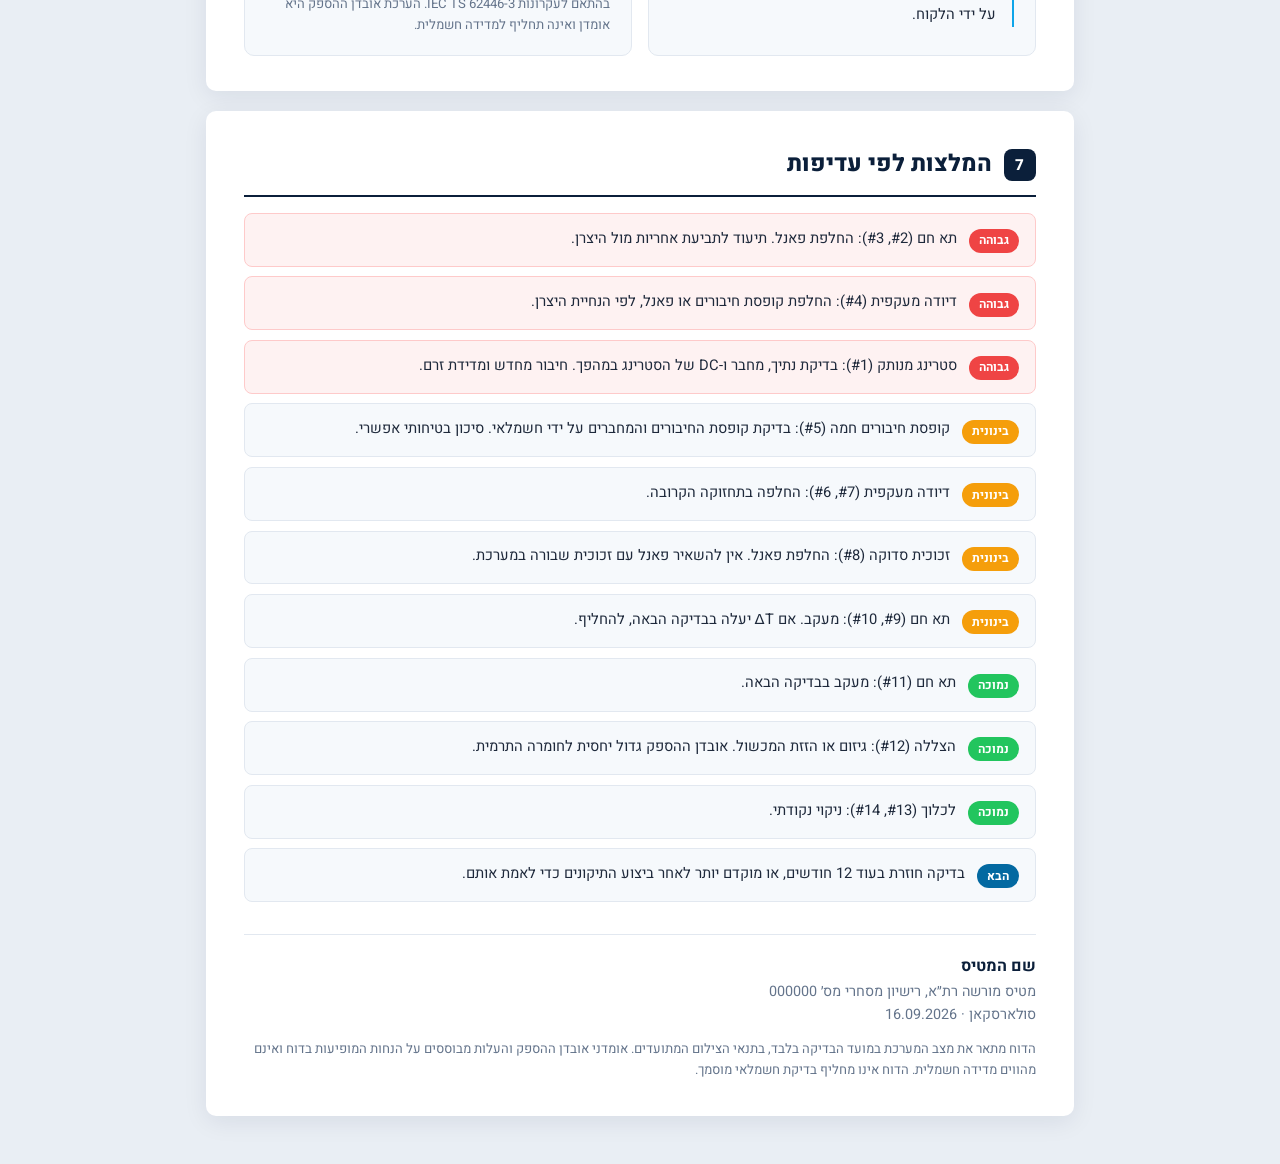
==== commit 36367207: "תיקון מפת האנומליות בדוח Give the map SVG explicit width/height so Safari on iOS doesn't render it e" ====
--- a/report.html
+++ b/report.html
@@ -89,7 +89,7 @@
       <h2 class="h2"><span class="num">3</span>מפת אנומליות</h2>
       <p class="lead">כל ריבוע הוא פאנל. השורות מסודרות לפי סטרינגים ומהפכים כפי שסומנו בתוכנית החשמל של האתר. המספרים מפנים לטבלת הממצאים.</p>
       <div class="map-wrap">
-        <svg id="map" class="map" xmlns="http://www.w3.org/2000/svg"></svg>
+        <svg id="map" class="map" xmlns="http://www.w3.org/2000/svg" direction="ltr" role="img" aria-label="מפת אנומליות"></svg>
       </div>
       <div class="legend">
         <span><i class="dot dot--high"></i>חומרה גבוהה</span>
--- a/css/report.css
+++ b/css/report.css
@@ -90,7 +90,7 @@
 
 /* ---------- Map ---------- */
 .map-wrap { background: var(--soft); border: 1px solid var(--line); border-radius: 10px; padding: 1rem; overflow-x: auto; }
-.map { width: 100%; height: auto; min-width: 480px; font-family: inherit; }
+.map { display: block; width: 100%; height: auto; min-width: 480px; font-family: inherit; direction: ltr; }
 .map__mod { fill: #CBD5E1; stroke: #fff; stroke-width: .6; }
 .map__mod--high { fill: var(--high); } .map__mod--mid { fill: var(--mid); } .map__mod--low { fill: var(--low); } .map__mod--string { fill: var(--string); }
 .map__stringbox { fill: none; stroke: var(--string); stroke-width: 1; stroke-dasharray: 3 2; }
